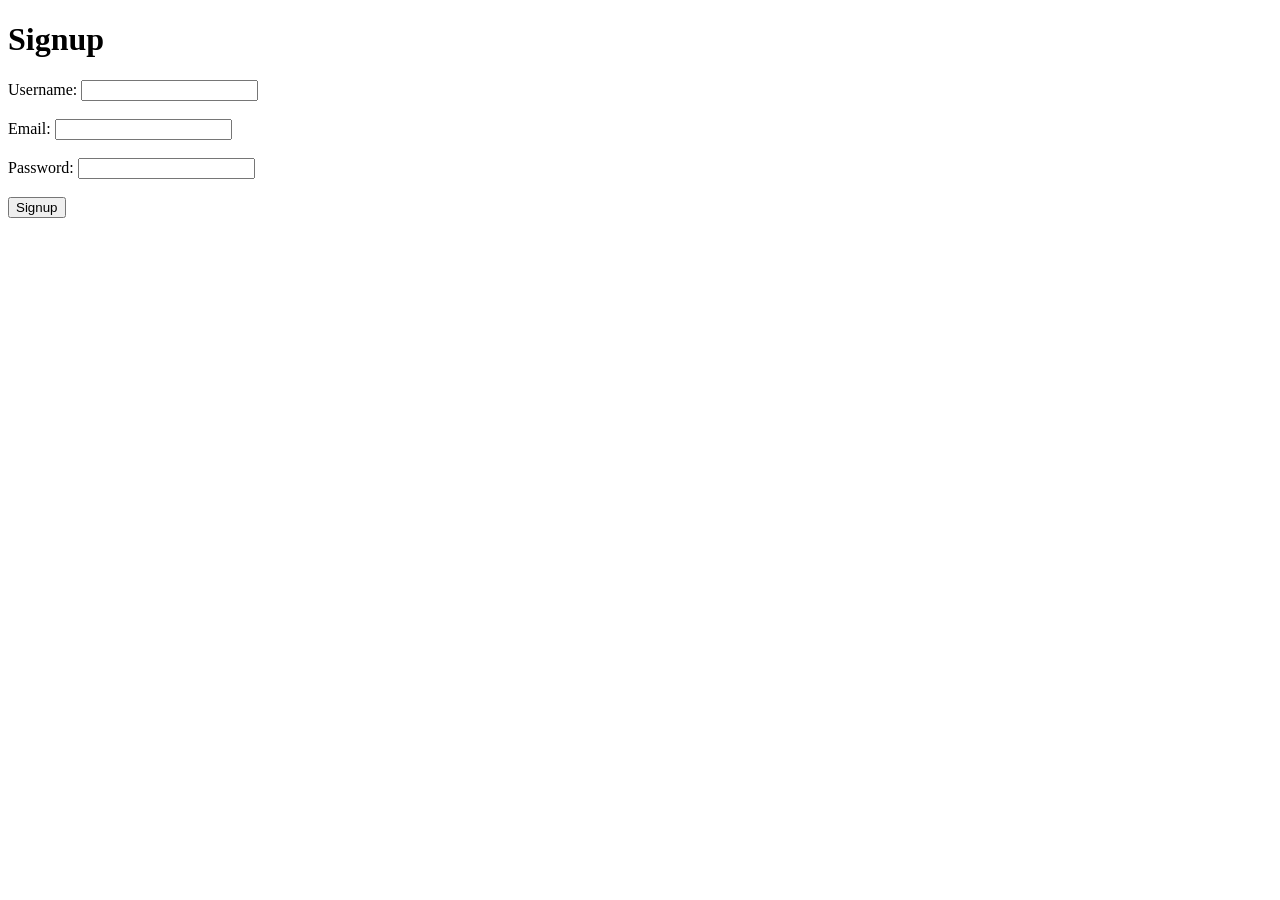
==== signup.html @ b36c5629 "Create signup.html for signup page" ====
<!DOCTYPE html>
<html lang="en">
<head>
    <meta charset="UTF-8">
    <meta name="viewport" content="width=device-width, initial-scale=1.0">
    <title>Signup Page</title>
</head>
<body>
    <h1>Signup</h1>
    <form>
        <label for="username">Username:</label>
        <input type="text" id="username" name="username"><br><br>
        <label for="email">Email:</label>
        <input type="email" id="email" name="email"><br><br>
        <label for="password">Password:</label>
        <input type="password" id="password" name="password"><br><br>
        <input type="submit" value="Signup">
    </form>
</body>
</html>
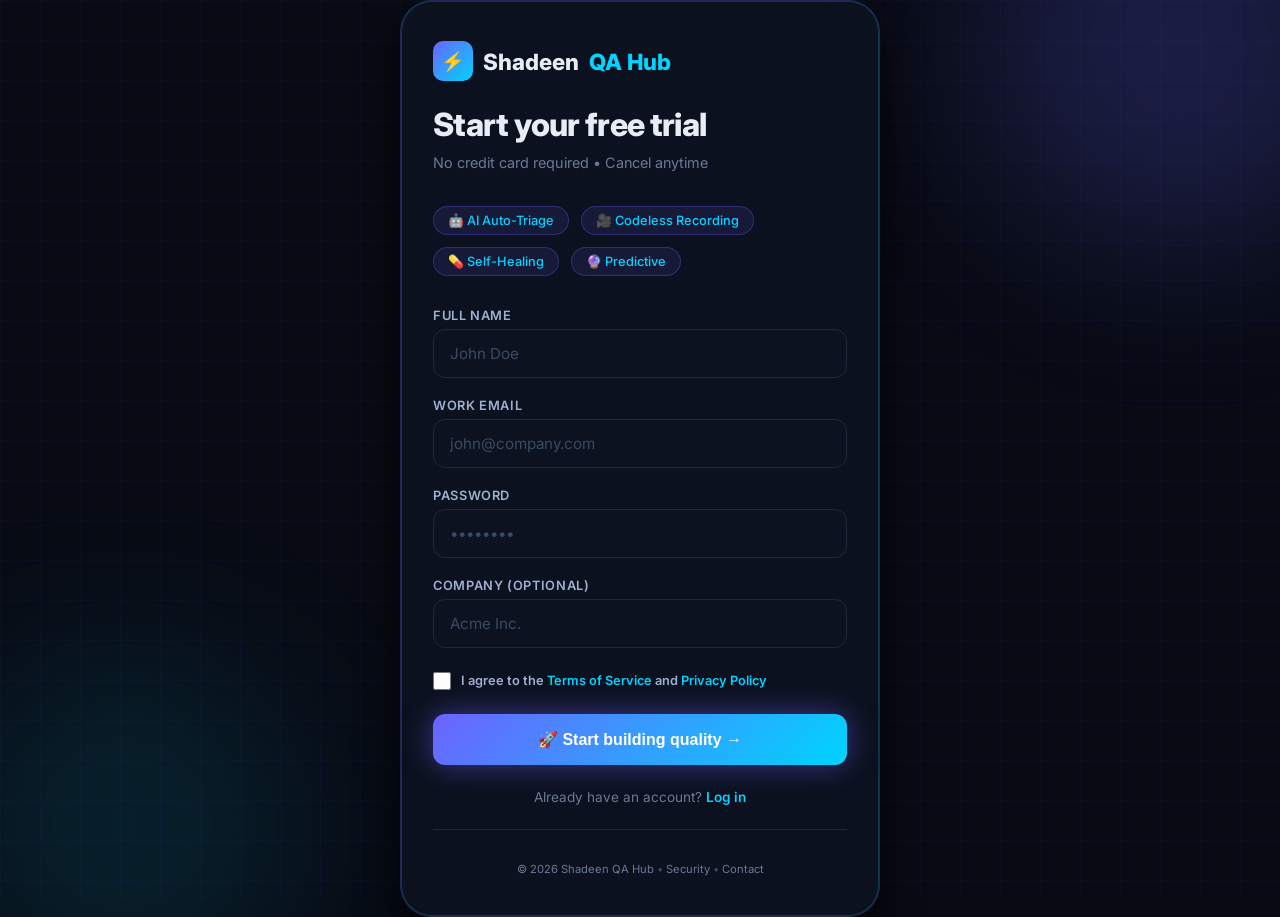
==== commit 400038aa: "Revamp signup page with new design and form fields Updated the signup page with a new title and enha" ====
--- a/signup.html
+++ b/signup.html
@@ -1,20 +1,299 @@
 <!DOCTYPE html>
 <html lang="en">
 <head>
-    <meta charset="UTF-8">
-    <meta name="viewport" content="width=device-width, initial-scale=1.0">
-    <title>Signup Page</title>
+  <meta charset="UTF-8">
+  <meta name="viewport" content="width=device-width, initial-scale=1.0">
+  <title>Shadeen QA Hub – Start Free Trial</title>
+  <link href="https://fonts.googleapis.com/css2?family=Inter:wght@300;400;500;600;700;800;900&display=swap" rel="stylesheet">
+  <style>
+    * {
+      margin: 0;
+      padding: 0;
+      box-sizing: border-box;
+    }
+
+    body {
+      font-family: 'Inter', sans-serif;
+      background: #080B14;
+      color: #E8EDF5;
+      min-height: 100vh;
+      display: flex;
+      align-items: center;
+      justify-content: center;
+      position: relative;
+      overflow-x: hidden;
+    }
+
+    /* Animated grid background (same as landing page) */
+    body::before {
+      content: '';
+      position: fixed;
+      inset: 0;
+      background-image:
+        linear-gradient(rgba(108,99,255,0.04) 1px, transparent 1px),
+        linear-gradient(90deg, rgba(108,99,255,0.04) 1px, transparent 1px);
+      background-size: 40px 40px;
+      pointer-events: none;
+      z-index: 0;
+    }
+
+    /* Glowing orbs */
+    .orb {
+      position: fixed;
+      border-radius: 50%;
+      filter: blur(80px);
+      pointer-events: none;
+      z-index: 0;
+    }
+    .orb-1 {
+      width: 400px; height: 400px;
+      background: rgba(108,99,255,0.2);
+      top: -150px; right: -100px;
+    }
+    .orb-2 {
+      width: 350px; height: 350px;
+      background: rgba(0,212,255,0.1);
+      bottom: -100px; left: -50px;
+    }
+
+    .signup-card {
+      position: relative;
+      z-index: 2;
+      background: rgba(13, 18, 32, 0.9);
+      backdrop-filter: blur(12px);
+      border: 1px solid rgba(108,99,255,0.25);
+      border-radius: 32px;
+      width: 90%;
+      max-width: 480px;
+      padding: 40px 32px;
+      box-shadow: 0 20px 40px rgba(0,0,0,0.8), 0 0 0 1px rgba(0,212,255,0.2) inset;
+    }
+
+    .logo {
+      display: flex;
+      align-items: center;
+      gap: 10px;
+      font-weight: 800;
+      font-size: 1.4rem;
+      margin-bottom: 24px;
+    }
+    .logo-icon {
+      width: 40px; height: 40px;
+      border-radius: 10px;
+      background: linear-gradient(135deg, #6C63FF, #00D4FF);
+      display: flex;
+      align-items: center;
+      justify-content: center;
+      font-size: 1.2rem;
+    }
+    .logo span {
+      color: #00D4FF;
+    }
+
+    h2 {
+      font-size: 2rem;
+      font-weight: 800;
+      letter-spacing: -0.02em;
+      margin-bottom: 8px;
+    }
+    .subhead {
+      color: #6B7A99;
+      font-size: 0.9rem;
+      margin-bottom: 32px;
+      line-height: 1.5;
+    }
+
+    .benefits {
+      display: flex;
+      gap: 12px;
+      margin-bottom: 32px;
+      flex-wrap: wrap;
+    }
+    .benefit {
+      background: rgba(108,99,255,0.12);
+      border: 1px solid rgba(108,99,255,0.3);
+      border-radius: 40px;
+      padding: 6px 14px;
+      font-size: 0.8rem;
+      font-weight: 500;
+      color: #00D4FF;
+      display: inline-flex;
+      align-items: center;
+      gap: 4px;
+    }
+
+    .form-group {
+      margin-bottom: 20px;
+    }
+    label {
+      display: block;
+      font-size: 0.8rem;
+      font-weight: 600;
+      text-transform: uppercase;
+      letter-spacing: 0.05em;
+      color: #A0B0D0;
+      margin-bottom: 6px;
+    }
+    input {
+      width: 100%;
+      background: #0D1220;
+      border: 1px solid #1E2A3A;
+      border-radius: 12px;
+      padding: 14px 16px;
+      font-size: 0.95rem;
+      color: #fff;
+      font-family: 'Inter', sans-serif;
+      transition: all 0.2s;
+    }
+    input:focus {
+      outline: none;
+      border-color: #6C63FF;
+      box-shadow: 0 0 0 3px rgba(108,99,255,0.2);
+    }
+    input::placeholder {
+      color: #3A4A62;
+    }
+
+    .checkbox {
+      display: flex;
+      align-items: center;
+      gap: 10px;
+      margin: 24px 0;
+    }
+    .checkbox input {
+      width: 18px;
+      height: 18px;
+      accent-color: #00D4FF;
+    }
+    .checkbox label {
+      margin: 0;
+      font-size: 0.8rem;
+      color: #A0B0D0;
+      text-transform: none;
+      letter-spacing: 0;
+    }
+    .checkbox a {
+      color: #00D4FF;
+      text-decoration: none;
+    }
+    .checkbox a:hover {
+      text-decoration: underline;
+    }
+
+    .btn-primary {
+      width: 100%;
+      background: linear-gradient(135deg, #6C63FF, #00D4FF);
+      border: none;
+      border-radius: 12px;
+      padding: 16px;
+      font-size: 1rem;
+      font-weight: 700;
+      color: #fff;
+      cursor: pointer;
+      box-shadow: 0 0 30px rgba(108,99,255,0.5);
+      transition: all 0.2s;
+      margin-bottom: 24px;
+    }
+    .btn-primary:hover {
+      transform: translateY(-2px);
+      box-shadow: 0 0 45px rgba(108,99,255,0.8);
+    }
+
+    .login-link {
+      text-align: center;
+      color: #6B7A99;
+      font-size: 0.85rem;
+    }
+    .login-link a {
+      color: #00D4FF;
+      text-decoration: none;
+      font-weight: 600;
+    }
+    .login-link a:hover {
+      text-decoration: underline;
+    }
+
+    .footer {
+      margin-top: 32px;
+      text-align: center;
+      color: #3A4A62;
+      font-size: 0.7rem;
+    }
+    .footer a {
+      color: #6B7A99;
+      text-decoration: none;
+    }
+    .footer a:hover {
+      color: #00D4FF;
+    }
+
+    hr {
+      border: none;
+      border-top: 1px solid #1E2A3A;
+      margin: 24px 0;
+    }
+  </style>
 </head>
 <body>
-    <h1>Signup</h1>
-    <form>
-        <label for="username">Username:</label>
-        <input type="text" id="username" name="username"><br><br>
-        <label for="email">Email:</label>
-        <input type="email" id="email" name="email"><br><br>
-        <label for="password">Password:</label>
-        <input type="password" id="password" name="password"><br><br>
-        <input type="submit" value="Signup">
+  <div class="orb orb-1"></div>
+  <div class="orb orb-2"></div>
+
+  <div class="signup-card">
+    <!-- Logo linking back to home -->
+    <a href="index.html" style="text-decoration: none; color: inherit;">
+      <div class="logo">
+        <div class="logo-icon" aria-hidden="true">⚡</div>
+        Shadeen<span> QA Hub</span>
+      </div>
+    </a>
+
+    <h2>Start your free trial</h2>
+    <div class="subhead">No credit card required • Cancel anytime</div>
+
+    <!-- Social proof / benefits chips -->
+    <div class="benefits">
+      <span class="benefit">🤖 AI Auto-Triage</span>
+      <span class="benefit">🎥 Codeless Recording</span>
+      <span class="benefit">💊 Self-Healing</span>
+      <span class="benefit">🔮 Predictive</span>
+    </div>
+
+    <!-- Signup Form -->
+    <form action="#" method="post">
+      <div class="form-group">
+        <label for="name">Full name</label>
+        <input type="text" id="name" name="name" placeholder="John Doe" required>
+      </div>
+      <div class="form-group">
+        <label for="email">Work email</label>
+        <input type="email" id="email" name="email" placeholder="john@company.com" required>
+      </div>
+      <div class="form-group">
+        <label for="password">Password</label>
+        <input type="password" id="password" name="password" placeholder="••••••••" required>
+      </div>
+      <div class="form-group">
+        <label for="company">Company (optional)</label>
+        <input type="text" id="company" name="company" placeholder="Acme Inc.">
+      </div>
+
+      <div class="checkbox">
+        <input type="checkbox" id="terms" required>
+        <label for="terms">I agree to the <a href="#">Terms of Service</a> and <a href="#">Privacy Policy</a></label>
+      </div>
+
+      <button type="submit" class="btn-primary">🚀 Start building quality →</button>
     </form>
+
+    <div class="login-link">
+      Already have an account? <a href="#">Log in</a>
+    </div>
+
+    <hr>
+
+    <div class="footer">
+      <a href="#">© 2026 Shadeen QA Hub</a> • <a href="#">Security</a> • <a href="#">Contact</a>
+    </div>
+  </div>
 </body>
-</html>+</html>
